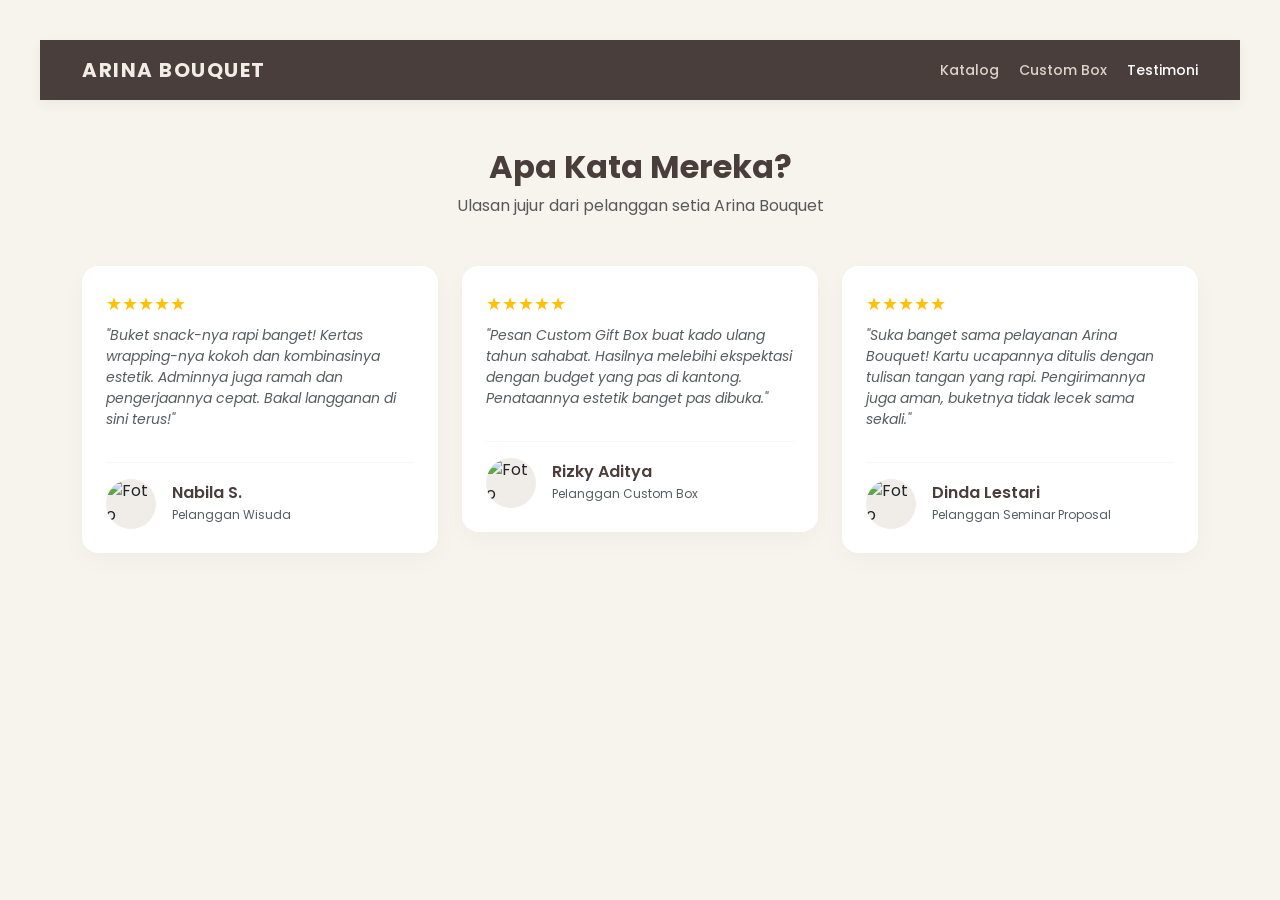
==== testimoni.html @ de4e55f8 "Add files via upload" ====
<!DOCTYPE html>
<html lang="id">
<head>
    <meta charset="UTF-8">
    <meta name="viewport" content="width=device-width, initial-scale=1.0">
    <title>Testimoni Pelanggan - Arina Bouquet</title>
    <link rel="preconnect" href="https://fonts.googleapis.com">
    <link rel="preconnect" href="https://fonts.gstatic.com" crossorigin>
    <link href="https://fonts.googleapis.com/css2?family=Poppins:wght@300;400;600;700&display=swap" rel="stylesheet">
    <link href="https://cdn.jsdelivr.net/npm/bootstrap@5.3.0/dist/css/bootstrap.min.css" rel="stylesheet">
    <link rel="stylesheet" href="style.css">
    <style>
        /* Gaya Khusus untuk Kartu Testimoni */
        .testi-card {
            background-color: #ffffff;
            border-radius: 16px;
            box-shadow: 0 8px 24px rgba(0, 0, 0, 0.03);
            border: none;
            transition: transform 0.3s ease;
        }
        .testi-card:hover {
            transform: translateY(-5px); /* Efek melayang saat kursor di atasnya */
        }
        .stars {
            color: #ffc107; /* Warna emas untuk bintang penilaian */
            font-size: 18px;
        }
        .client-avatar {
            width: 50px;
            height: 50px;
            border-radius: 50%;
            object-fit: cover;
            background-color: #f0ede9;
        }
    </style>
</head>
<body>

<nav class="navbar navbar-expand-lg custom-navbar mb-5">
    <div class="container">
        <a class="navbar-brand-custom" href="index.html">ARINA BOUQUET</a>
        <div class="navbar-links-custom">
            <a href="index.html" class="nav-link-item">Katalog</a>
            <a href="custom-box.html" class="nav-link-item">Custom Box</a>
            <a href="testimoni.html" class="nav-link-item active">Testimoni</a>
        </div>
    </div>
</nav>

<div class="container mb-5">
    <div class="text-center mb-5">
        <h1 style="color: #4a3e3d; font-weight: 700;">Apa Kata Mereka?</h1>
        <p class="text-muted">Ulasan jujur dari pelanggan setia Arina Bouquet</p>
    </div>

    <div class="row g-4">
        
        <div class="col-md-4">
            <div class="card testi-card p-4">
                <div class="stars mb-2">★★★★★</div>
                <p class="text-muted" style="font-size: 14px; font-style: italic;">"Buket snack-nya rapi banget! Kertas wrapping-nya kokoh dan kombinasinya estetik. Adminnya juga ramah dan pengerjaannya cepat. Bakal langganan di sini terus!"</p>
                <hr style="color: #e0e0e0;">
                <div class="d-flex align-items-center gap-3">
                    <img src="https://api.dicebear.com/7.x/avataaars/svg?seed=Nabila" class="client-avatar" alt="Foto Pelanggan">
                    <div>
                        <h6 class="mb-0" style="font-weight: 600; color: #4a3e3d;">Nabila S.</h6>
                        <small class="text-muted" style="font-size: 12px;">Pelanggan Wisuda</small>
                    </div>
                </div>
            </div>
        </div>

        <div class="col-md-4">
            <div class="card testi-card p-4">
                <div class="stars mb-2">★★★★★</div>
                <p class="text-muted" style="font-size: 14px; font-style: italic;">"Pesan Custom Gift Box buat kado ulang tahun sahabat. Hasilnya melebihi ekspektasi dengan budget yang pas di kantong. Penataannya estetik banget pas dibuka."</p>
                <hr style="color: #e0e0e0;">
                <div class="d-flex align-items-center gap-3">
                    <img src="https://api.dicebear.com/7.x/avataaars/svg?seed=Rizky" class="client-avatar" alt="Foto Pelanggan">
                    <div>
                        <h6 class="mb-0" style="font-weight: 600; color: #4a3e3d;">Rizky Aditya</h6>
                        <small class="text-muted" style="font-size: 12px;">Pelanggan Custom Box</small>
                    </div>
                </div>
            </div>
        </div>

        <div class="col-md-4">
            <div class="card testi-card p-4">
                <div class="stars mb-2">★★★★★</div>
                <p class="text-muted" style="font-size: 14px; font-style: italic;">"Suka banget sama pelayanan Arina Bouquet! Kartu ucapannya ditulis dengan tulisan tangan yang rapi. Pengirimannya juga aman, buketnya tidak lecek sama sekali."</p>
                <hr style="color: #e0e0e0;">
                <div class="d-flex align-items-center gap-3">
                    <img src="https://api.dicebear.com/7.x/avataaars/svg?seed=Dinda" class="client-avatar" alt="Foto Pelanggan">
                    <div>
                        <h6 class="mb-0" style="font-weight: 600; color: #4a3e3d;">Dinda Lestari</h6>
                        <small class="text-muted" style="font-size: 12px;">Pelanggan Seminar Proposal</small>
                    </div>
                </div>
            </div>
        </div>

    </div>
</div>

</body>
</html>
---- style.css ----
/* Tambahkan aturan ini di baris paling atas untuk override font bawaan Bootstrap */
* {
    font-family: 'Poppins', sans-serif !important;
}

body {
    background-color: #f7f3ed; 
    color: #333;
    padding: 40px 0;
}

/* Pembungkus Utama Konten */
.product-container {
    background-color: #ffffff;
    border-radius: 20px; /* Membuat sudut kotak putih melengkung estetik */
    box-shadow: 0 10px 30px rgba(0, 0, 0, 0.04); /* Efek bayangan tipis agar elegan */
    margin: 0 auto;
    max-width: 1000px; /* Membatasi lebar agar tetap proporsional di layar PC */
}

/* Mengatur Sisi Kanan Detail & Form */
.product-right {
    text-align: left !important; /* Memastikan semua teks rata kiri agar rapi */
    padding-left: 20px !important;
}

/* Mengatur Foto Produk */
.product-image {
    width: 100%;
    max-height: 400px; /* Membatasi tinggi gambar */
    object-fit: contain; /* Memastikan logo/foto tidak terpotong dan tetap proporsional */
    background-color: #fdfcfb; /* Background halus di belakang gambar jika transparan */
    border-radius: 15px;
    padding: 10px;
}

.badge {
    background-color: #1e7e45 !important; /* Memastikan warna hijau gelap premium aktif */
    color: white;
    padding: 6px 14px;
    font-size: 11px;
    font-weight: 600;
    border-radius: 20px;
    letter-spacing: 1px;
}

.price {
    color: #b54747; 
    font-size: 32px;
    font-weight: 700;
    margin: 5px 0 15px 0;
}

.description {
    color: #666;
    line-height: 1.6;
    border-bottom: 1px solid #eee;
    padding-bottom: 20px;
    margin-bottom: 25px;
    font-size: 14px;
}

/* Mempercantik elemen form bawaan bootstrap */
.form-control, .form-select {
    border: 1px solid #e2dcd5 !important;
    border-radius: 10px !important;
    padding: 12px !important;
    font-size: 14px !important;
    background-color: #fafafa !important;
}

.form-control:focus, .form-select:focus {
    border-color: #b54747 !important;
    box-shadow: 0 0 0 0.2rem rgba(181, 71, 71, 0.15) !important;
}

/* Tombol utama */
.btn-keranjang {
    width: 100%;
    background-color: #2b597b; 
    color: white;
    border: none;
    padding: 14px;
    font-size: 16px;
    font-weight: 600;
    border-radius: 30px; 
    cursor: pointer;
    transition: all 0.3s ease;
}

.btn-keranjang:hover {
    background-color: #1f425c;
    transform: translateY(-2px);
    box-shadow: 0 5px 15px rgba(43, 89, 123, 0.3);
}
/* 1. Mengatur Background Halaman & Font Global */
body {
    background-color: #f7f3ed; /* Warna krem estetik, bukan putih polos */
    font-family: 'Poppins', 'Segoe UI', sans-serif;
    color: #333;
    padding: 40px;
}

/* 2. Membuat Layout Kiri-Kanan (Responsive) */
.product-container {
    display: flex;
    max-width: 1100px;
    margin: 0 auto;
    background-color: #ffffff;
    border-radius: 20px;
    overflow: hidden;
    box-shadow: 0 10px 30px rgba(0, 0, 0, 0.05); /* Efek bayangan halus */
}

.product-left, .product-right {
    flex: 1;
    padding: 40px;
}

/* 3. Merapikan Gambar Produk */
.product-image {
    width: 100%;
    height: auto;
    border-radius: 12px;
    object-fit: cover;
}

/* 4. Menghias Teks & Badge Hijau */
.badge {
    background-color: #1e7e45;
    color: white;
    padding: 5px 12px;
    font-size: 12px;
    font-weight: bold;
    border-radius: 4px;
    letter-spacing: 1px;
}

h1 {
    font-size: 32px;
    margin-top: 15px;
    color: #2c2523; /* Cokelat sangat gelap agar elegan */
}

.price {
    color: #b54747; /* Warna merah marun/terakota lembut, tidak merah menyala */
    font-size: 28px;
    font-weight: 700;
    margin: 10px 0 20px 0;
}

.description {
    color: #666;
    line-height: 1.6;
    border-bottom: 1px solid #eee;
    padding-bottom: 20px;
    margin-bottom: 20px;
}

/* 5. Mempercantik Input Form & Textarea */
label {
    font-weight: 600;
    font-size: 14px;
    color: #444;
    display: block;
    margin-bottom: 8px;
}

textarea, select {
    width: 100%;
    padding: 12px;
    border: 1px solid #ddd;
    border-radius: 8px;
    background-color: #fafafa;
    font-size: 14px;
    margin-bottom: 20px;
    transition: 0.3s;
}

/* Efek saat input diklik */
textarea:focus, select:focus {
    border-color: #bc8f8f; 
    outline: none;
    background-color: #fff;
}

/* 6. Mengubah Tombol Biru Menjadi Premium Soft-Button */
.product-right button, .btn-keranjang {
    width: 100%;
    background-color: #2b597b; /* Mengubah biru gonjreng menjadi Navy-Slate yang mewah */
    color: white;
    border: none;
    padding: 16px;
    font-size: 16px;
    font-weight: 600;
    border-radius: 30px; /* Membuat tombol lonjong melengkung modern */
    cursor: pointer;
    transition: all 0.3s ease;
    box-shadow: 0 4px 15px rgba(43, 89, 123, 0.2);
}

/* Efek hover saat tombol didekati mouse */
.product-right button:hover {
    background-color: #1f425c;
    transform: translateY(-2px); /* Efek sedikit terangkat */
    box-shadow: 0 6px 20px rgba(43, 89, 123, 0.3);
}

/* ==================== STYLING POIN 2: NAVBAR ==================== */
.custom-navbar {
    background-color: #4a3e3d !important; /* Cokelat gelap hangat premium */
    padding: 15px 0;
    box-shadow: 0 4px 12px rgba(0, 0, 0, 0.05);
}

.navbar-brand-custom {
    color: #f1ede6 !important;
    font-size: 20px;
    font-weight: 700;
    text-decoration: none;
    letter-spacing: 1.5px;
}

.navbar-links-custom {
    display: flex;
    gap: 20px;
}

.nav-link-item {
    color: #dcd3ca;
    text-decoration: none;
    font-size: 14px;
    font-weight: 500;
    transition: 0.3s;
}

.nav-link-item:hover, .nav-link-item.active {
    color: #ffffff; /* Berubah putih terang saat diarahkan mouse */
}


/* ==================== STYLING POIN 1: FOTO PRODUK ==================== */
.product-image {
    width: 100%;
    height: 480px; /* Membatasi tinggi frame foto agar seimbang dengan form kanan */
    border-radius: 15px; /* Sudut foto melengkung lembut */
    object-fit: cover; /* KUNCI UTAMA: foto otomatis terpotong rapi tanpa membuat jajan gepeng */
    box-shadow: 0 5px 20px rgba(0,0,0,0.08); /* Bayangan estetik di bawah foto */
    transition: transform 0.5s ease;
}

/* Efek interaktif: Foto akan sedikit membesar pelan saat disentuh cursor */
.product-image:hover {
    transform: scale(1.02);
}
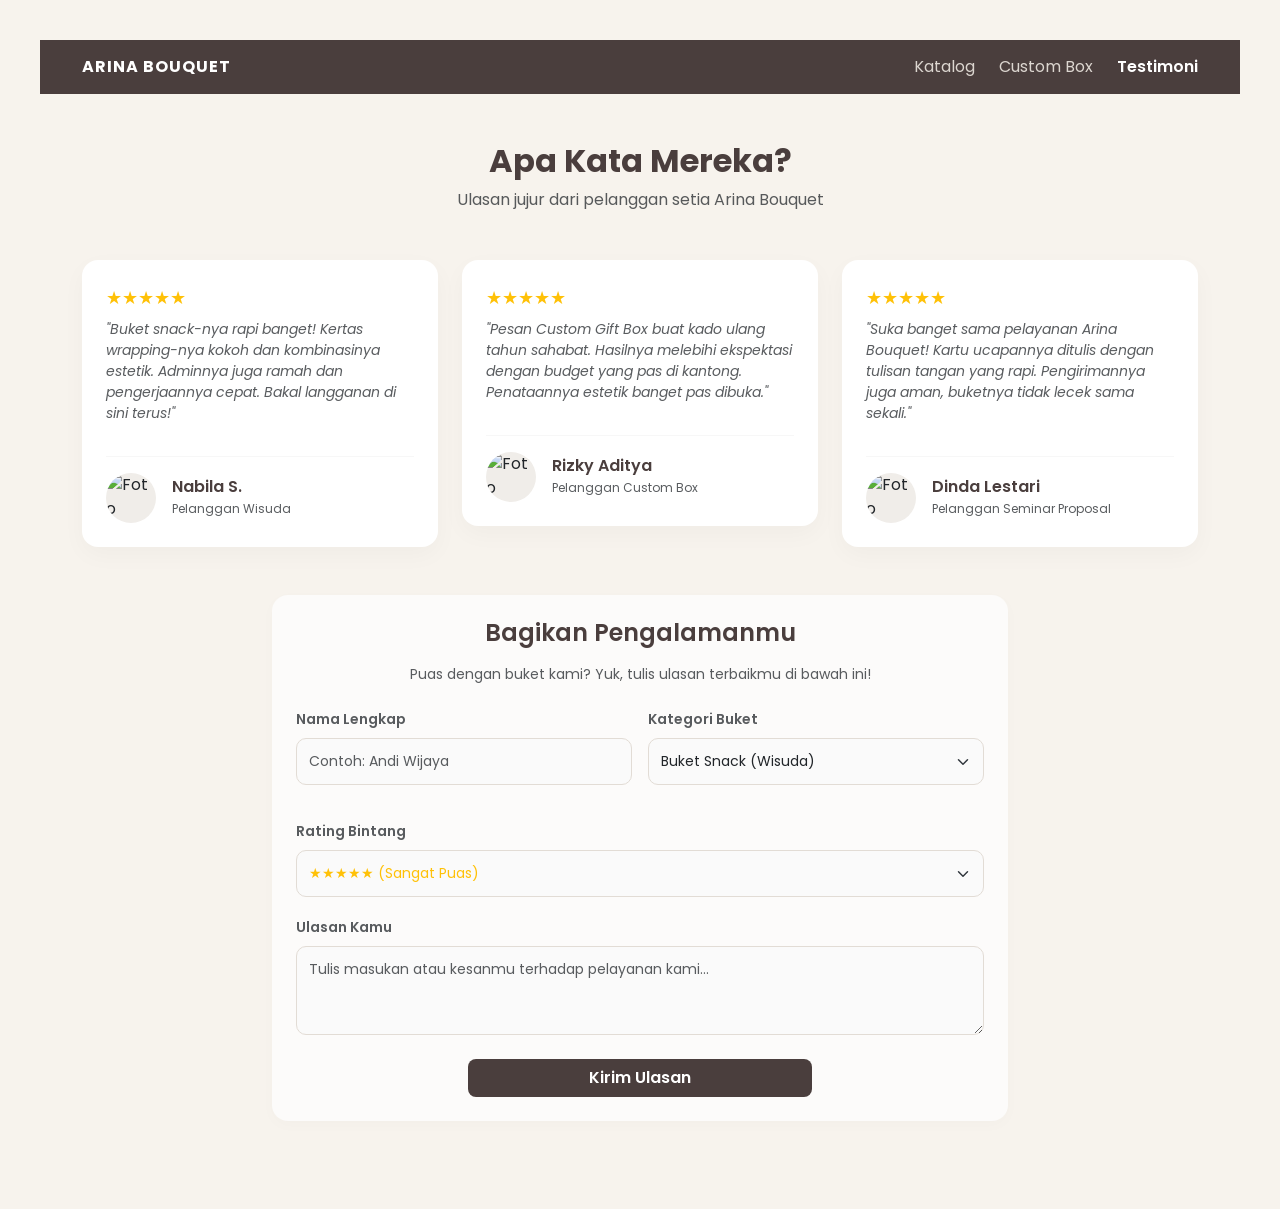
==== commit bccf0eaa: "Add files via upload" ====
--- a/testimoni.html
+++ b/testimoni.html
@@ -100,8 +100,50 @@
             </div>
         </div>
 
-    </div>
-</div>
+    </div> <div class="row mt-5 justify-content-center">
+        <div class="col-md-8">
+            <div class="card p-4 border-0" style="background-color: #fcfbfa; border-radius: 16px; box-shadow: 0 4px 15px rgba(0,0,0,0.02);">
+                <h4 class="text-center mb-3" style="color: #4a3e3d; font-weight: 600;">Bagikan Pengalamanmu</h4>
+                <p class="text-muted text-center small mb-4">Puas dengan buket kami? Yuk, tulis ulasan terbaikmu di bawah ini!</p>
+                
+                <form>
+                    <div class="row g-3 mb-3">
+                        <div class="col-md-6">
+                            <label class="form-label small text-muted">Nama Lengkap</label>
+                            <input type="text" class="form-control" style="border-radius: 8px;" placeholder="Contoh: Andi Wijaya" required>
+                        </div>
+                        <div class="col-md-6">
+                            <label class="form-label small text-muted">Kategori Buket</label>
+                            <select class="form-select" style="border-radius: 8px;">
+                                <option>Buket Snack (Wisuda)</option>
+                                <option>Custom Gift Box</option>
+                                <option>Buket Seminar Proposal</option>
+                                <option>Lainnya</option>
+                            </select>
+                        </div>
+                    </div>
+                    
+                    <div class="mb-3">
+                        <label class="form-label small text-muted">Rating Bintang</label>
+                        <select class="form-select" style="border-radius: 8px; color: #ffc107;">
+                            <option>★★★★★ (Sangat Puas)</option>
+                            <option>★★★★ (Puas)</option>
+                            <option>★★★ (Cukup)</option>
+                        </select>
+                    </div>
 
-</body>
+                    <div class="mb-4">
+                        <label class="form-label small text-muted">Ulasan Kamu</label>
+                        <textarea class="form-control" rows="3" style="border-radius: 8px;" placeholder="Tulis masukan atau kesanmu terhadap pelayanan kami..." required></textarea>
+                    </div>
+
+                    <div class="text-center">
+                        <button type="submit" class="btn text-white w-50" style="background-color: #4a3e3d; border-radius: 8px; font-weight: 600;">
+                            Kirim Ulasan
+                        </button>
+                    </div>
+                </form>
+            </div>
+        </div>
+    </div> </div> </body>
 </html>
--- a/style.css
+++ b/style.css
@@ -208,34 +208,24 @@
 
 /* ==================== STYLING POIN 2: NAVBAR ==================== */
 .custom-navbar {
-    background-color: #4a3e3d !important; /* Cokelat gelap hangat premium */
+    background-color: #4A3E3D; /* Warna cokelat gelap sesuai screenshot */
     padding: 15px 0;
-    box-shadow: 0 4px 12px rgba(0, 0, 0, 0.05);
-}
-
+}
 .navbar-brand-custom {
-    color: #f1ede6 !important;
-    font-size: 20px;
+    color: #ffffff;
     font-weight: 700;
     text-decoration: none;
-    letter-spacing: 1.5px;
-}
-
-.navbar-links-custom {
-    display: flex;
-    gap: 20px;
-}
-
+    letter-spacing: 1px;
+}
 .nav-link-item {
-    color: #dcd3ca;
+    color: #dcd6d0;
     text-decoration: none;
-    font-size: 14px;
-    font-weight: 500;
-    transition: 0.3s;
-}
-
+    margin-left: 20px;
+    transition: color 0.2s;
+}
 .nav-link-item:hover, .nav-link-item.active {
-    color: #ffffff; /* Berubah putih terang saat diarahkan mouse */
+    color: #ffffff;
+    font-weight: 600;
 }
 
 
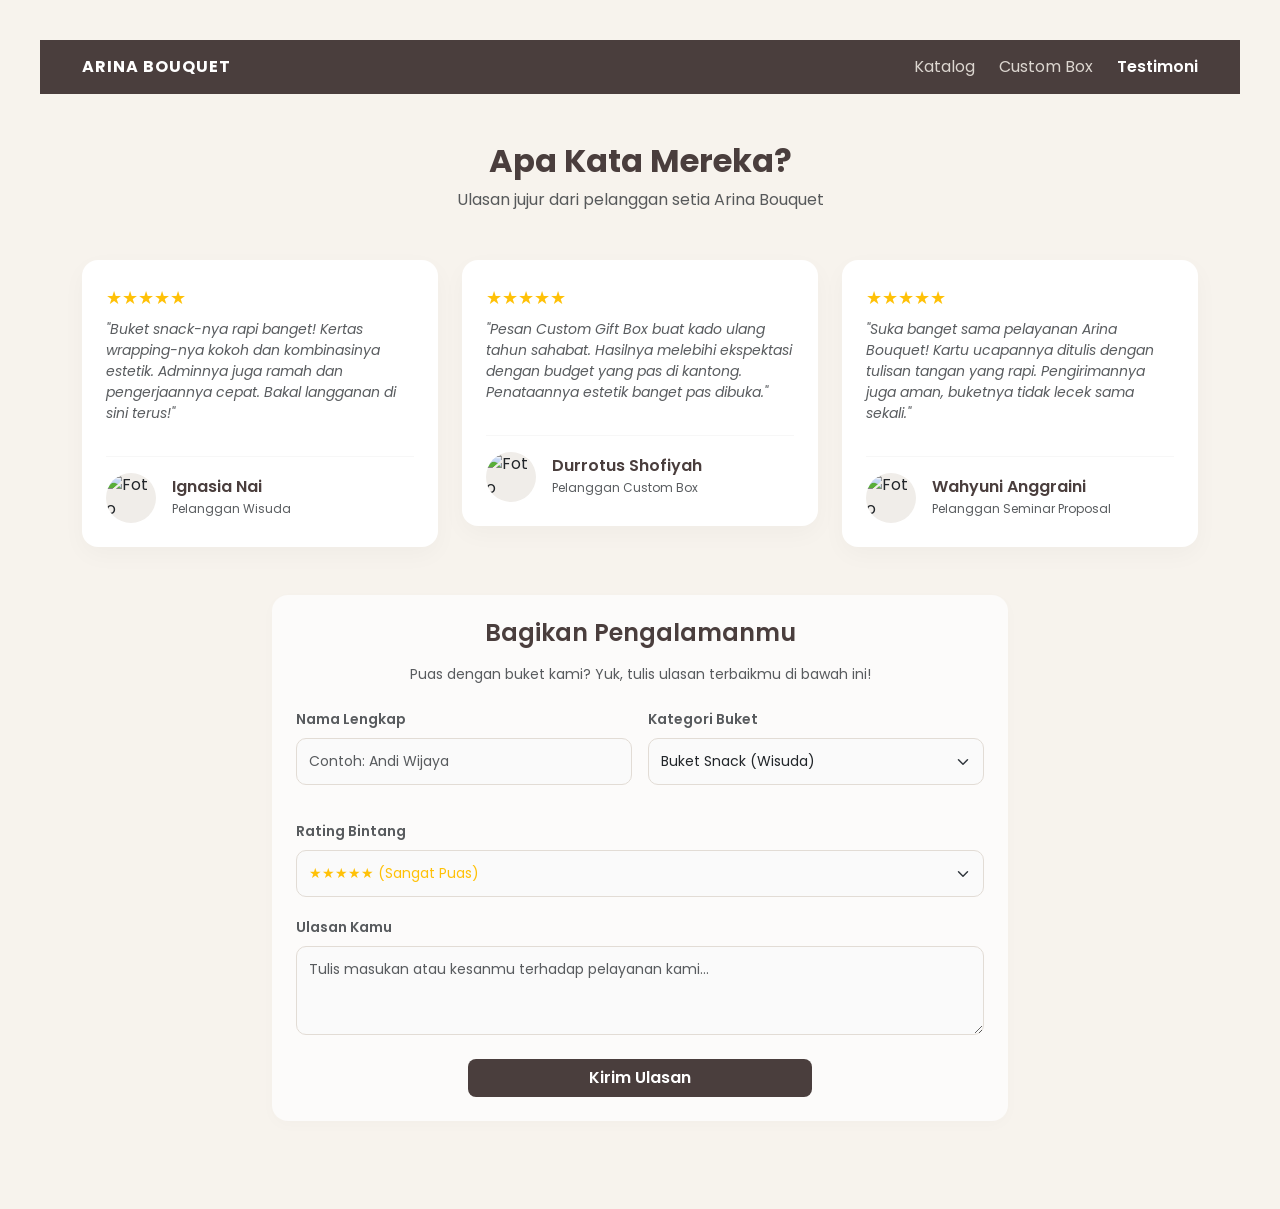
==== commit 904afb76: "Add files via upload" ====
--- a/testimoni.html
+++ b/testimoni.html
@@ -61,9 +61,9 @@
                 <p class="text-muted" style="font-size: 14px; font-style: italic;">"Buket snack-nya rapi banget! Kertas wrapping-nya kokoh dan kombinasinya estetik. Adminnya juga ramah dan pengerjaannya cepat. Bakal langganan di sini terus!"</p>
                 <hr style="color: #e0e0e0;">
                 <div class="d-flex align-items-center gap-3">
-                    <img src="https://api.dicebear.com/7.x/avataaars/svg?seed=Nabila" class="client-avatar" alt="Foto Pelanggan">
+                    <img src="https://api.dicebear.com/7.x/avataaars/svg?seed=" class="client-avatar" alt="Foto Pelanggan">
                     <div>
-                        <h6 class="mb-0" style="font-weight: 600; color: #4a3e3d;">Nabila S.</h6>
+                        <h6 class="mb-0" style="font-weight: 600; color: #4a3e3d;">Ignasia Nai</h6>
                         <small class="text-muted" style="font-size: 12px;">Pelanggan Wisuda</small>
                     </div>
                 </div>
@@ -78,7 +78,7 @@
                 <div class="d-flex align-items-center gap-3">
                     <img src="https://api.dicebear.com/7.x/avataaars/svg?seed=Rizky" class="client-avatar" alt="Foto Pelanggan">
                     <div>
-                        <h6 class="mb-0" style="font-weight: 600; color: #4a3e3d;">Rizky Aditya</h6>
+                        <h6 class="mb-0" style="font-weight: 600; color: #4a3e3d;">Durrotus Shofiyah</h6>
                         <small class="text-muted" style="font-size: 12px;">Pelanggan Custom Box</small>
                     </div>
                 </div>
@@ -93,7 +93,7 @@
                 <div class="d-flex align-items-center gap-3">
                     <img src="https://api.dicebear.com/7.x/avataaars/svg?seed=Dinda" class="client-avatar" alt="Foto Pelanggan">
                     <div>
-                        <h6 class="mb-0" style="font-weight: 600; color: #4a3e3d;">Dinda Lestari</h6>
+                        <h6 class="mb-0" style="font-weight: 600; color: #4a3e3d;">Wahyuni Anggraini</h6>
                         <small class="text-muted" style="font-size: 12px;">Pelanggan Seminar Proposal</small>
                     </div>
                 </div>
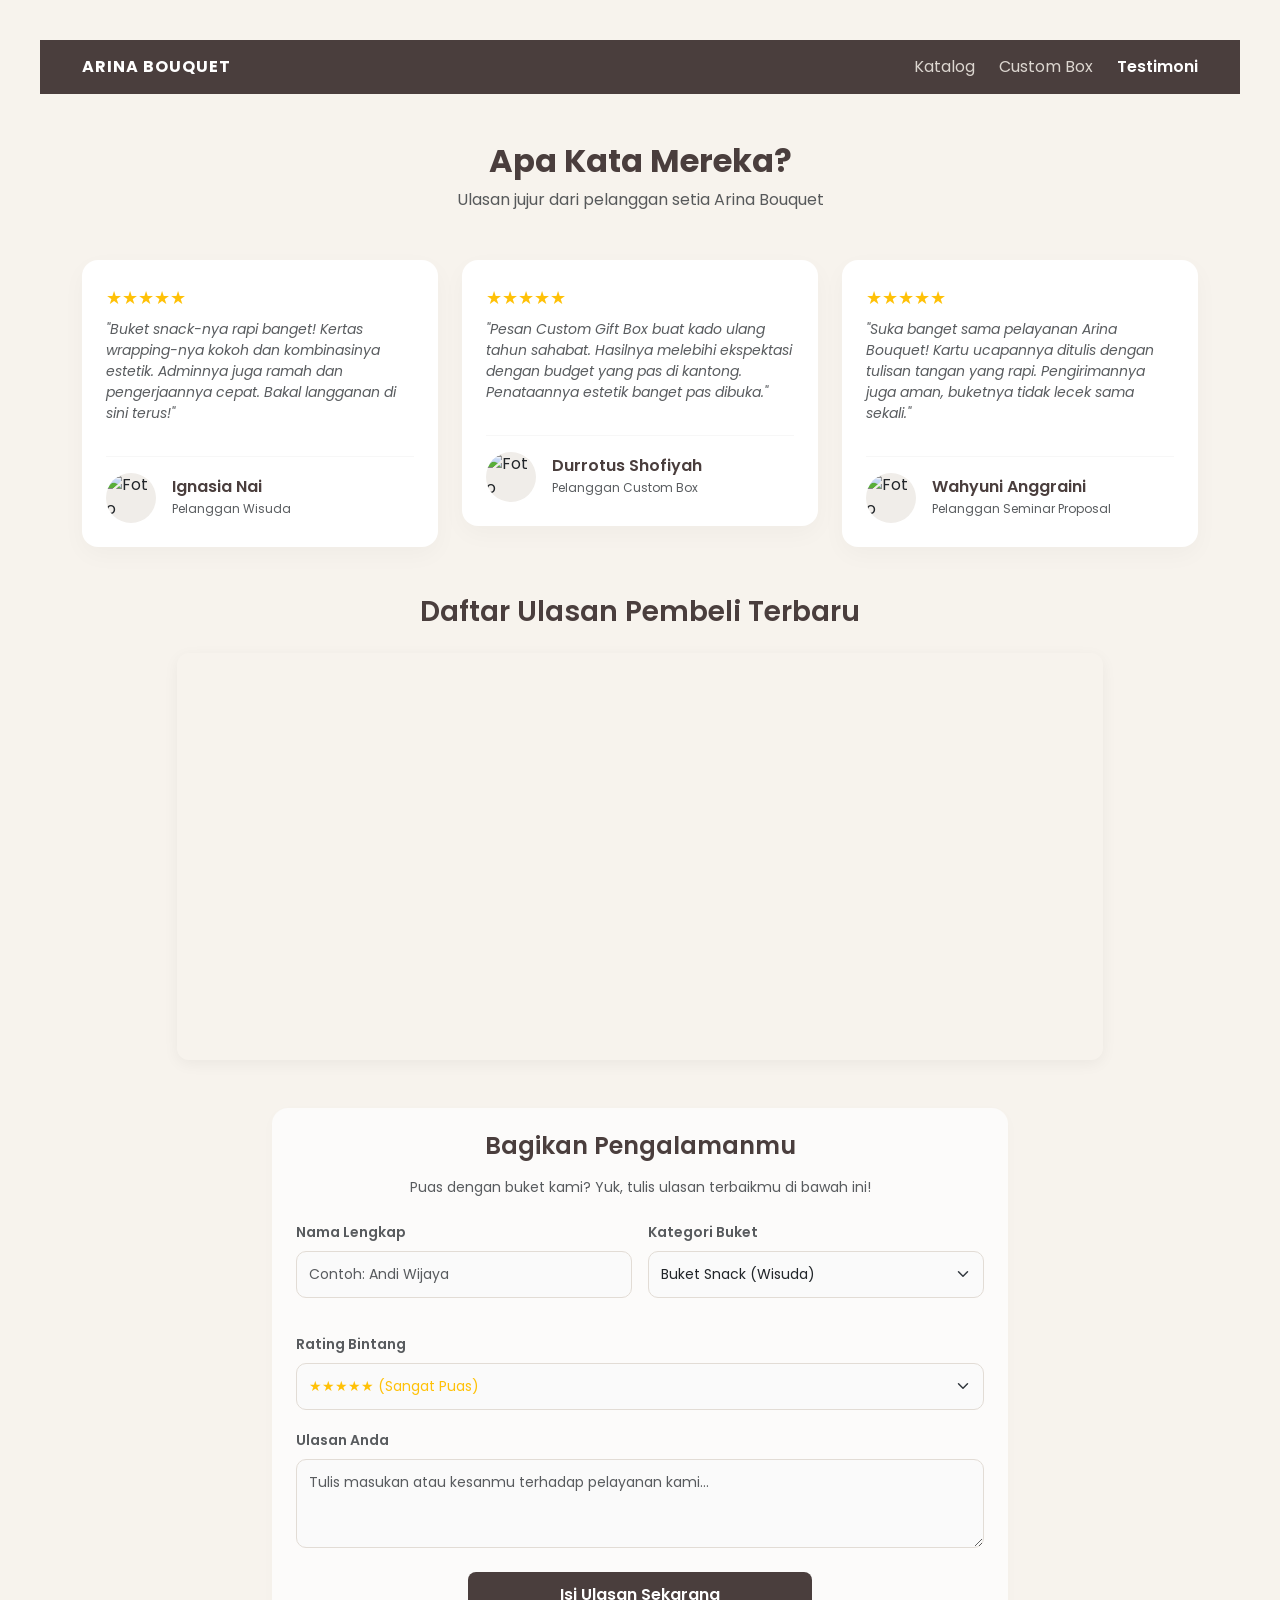
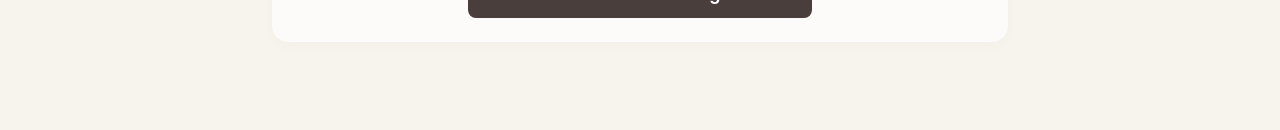
==== commit d4b7ef7e: "Fix: perbaikan link testimoni dan format nomor WhatsApp" ====
--- a/testimoni.html
+++ b/testimoni.html
@@ -11,6 +11,9 @@
     <link rel="stylesheet" href="style.css">
     <style>
         /* Gaya Khusus untuk Kartu Testimoni */
+        body {
+            font-family: 'Poppins', sans-serif;
+        }
         .testi-card {
             background-color: #ffffff;
             border-radius: 16px;
@@ -53,15 +56,14 @@
         <p class="text-muted">Ulasan jujur dari pelanggan setia Arina Bouquet</p>
     </div>
 
-    <div class="row g-4">
-        
+    <div class="row g-4 mb-5">
         <div class="col-md-4">
             <div class="card testi-card p-4">
                 <div class="stars mb-2">★★★★★</div>
                 <p class="text-muted" style="font-size: 14px; font-style: italic;">"Buket snack-nya rapi banget! Kertas wrapping-nya kokoh dan kombinasinya estetik. Adminnya juga ramah dan pengerjaannya cepat. Bakal langganan di sini terus!"</p>
                 <hr style="color: #e0e0e0;">
                 <div class="d-flex align-items-center gap-3">
-                    <img src="https://api.dicebear.com/7.x/avataaars/svg?seed=" class="client-avatar" alt="Foto Pelanggan">
+                    <img src="https://api.dicebear.com/7.x/avataaars/svg?seed=Ignasia" class="client-avatar" alt="Foto Pelanggan">
                     <div>
                         <h6 class="mb-0" style="font-weight: 600; color: #4a3e3d;">Ignasia Nai</h6>
                         <small class="text-muted" style="font-size: 12px;">Pelanggan Wisuda</small>
@@ -99,8 +101,18 @@
                 </div>
             </div>
         </div>
+    </div> 
 
-    </div> <div class="row mt-5 justify-content-center">
+    <div class="row justify-content-center mb-5">
+        <div class="col-md-10 text-center">
+            <h3 class="mb-4" style="color: #4a3e3d; font-weight: 600;">Daftar Ulasan Pembeli Terbaru</h3>
+            <div class="table-responsive" style="border-radius: 12px; overflow: hidden; box-shadow: 0 4px 15px rgba(0,0,0,0.05);">
+                <iframe src="https://docs.google.com/spreadsheets/d/1I_6NJ7UhNRmopSYAzVhbTHUk1flyytQmFY1TK8r2-pc/preview" width="100%" height="400" style="border: none;"></iframe>
+            </div>
+        </div>
+    </div>
+
+    <div class="row justify-content-center">
         <div class="col-md-8">
             <div class="card p-4 border-0" style="background-color: #fcfbfa; border-radius: 16px; box-shadow: 0 4px 15px rgba(0,0,0,0.02);">
                 <h4 class="text-center mb-3" style="color: #4a3e3d; font-weight: 600;">Bagikan Pengalamanmu</h4>
@@ -133,17 +145,20 @@
                     </div>
 
                     <div class="mb-4">
-                        <label class="form-label small text-muted">Ulasan Kamu</label>
+                        <label class="form-label small text-muted">Ulasan Anda</label>
                         <textarea class="form-control" rows="3" style="border-radius: 8px;" placeholder="Tulis masukan atau kesanmu terhadap pelayanan kami..." required></textarea>
                     </div>
 
                     <div class="text-center">
-                        <button type="submit" class="btn text-white w-50" style="background-color: #4a3e3d; border-radius: 8px; font-weight: 600;">
-                            Kirim Ulasan
-                        </button>
+                        <a href="LINK_GOOGLE_FORM_ANDA" target="_blank" class="btn text-white w-50" style="background-color: #4a3e3d; border-radius: 8px; font-weight: 600; padding: 10px; text-decoration: none; display: inline-block;">
+                            Isi Ulasan Sekarang
+                        </a>
                     </div>
                 </form>
             </div>
         </div>
-    </div> </div> </body>
+    </div>
+</div>
+
+</body>
 </html>
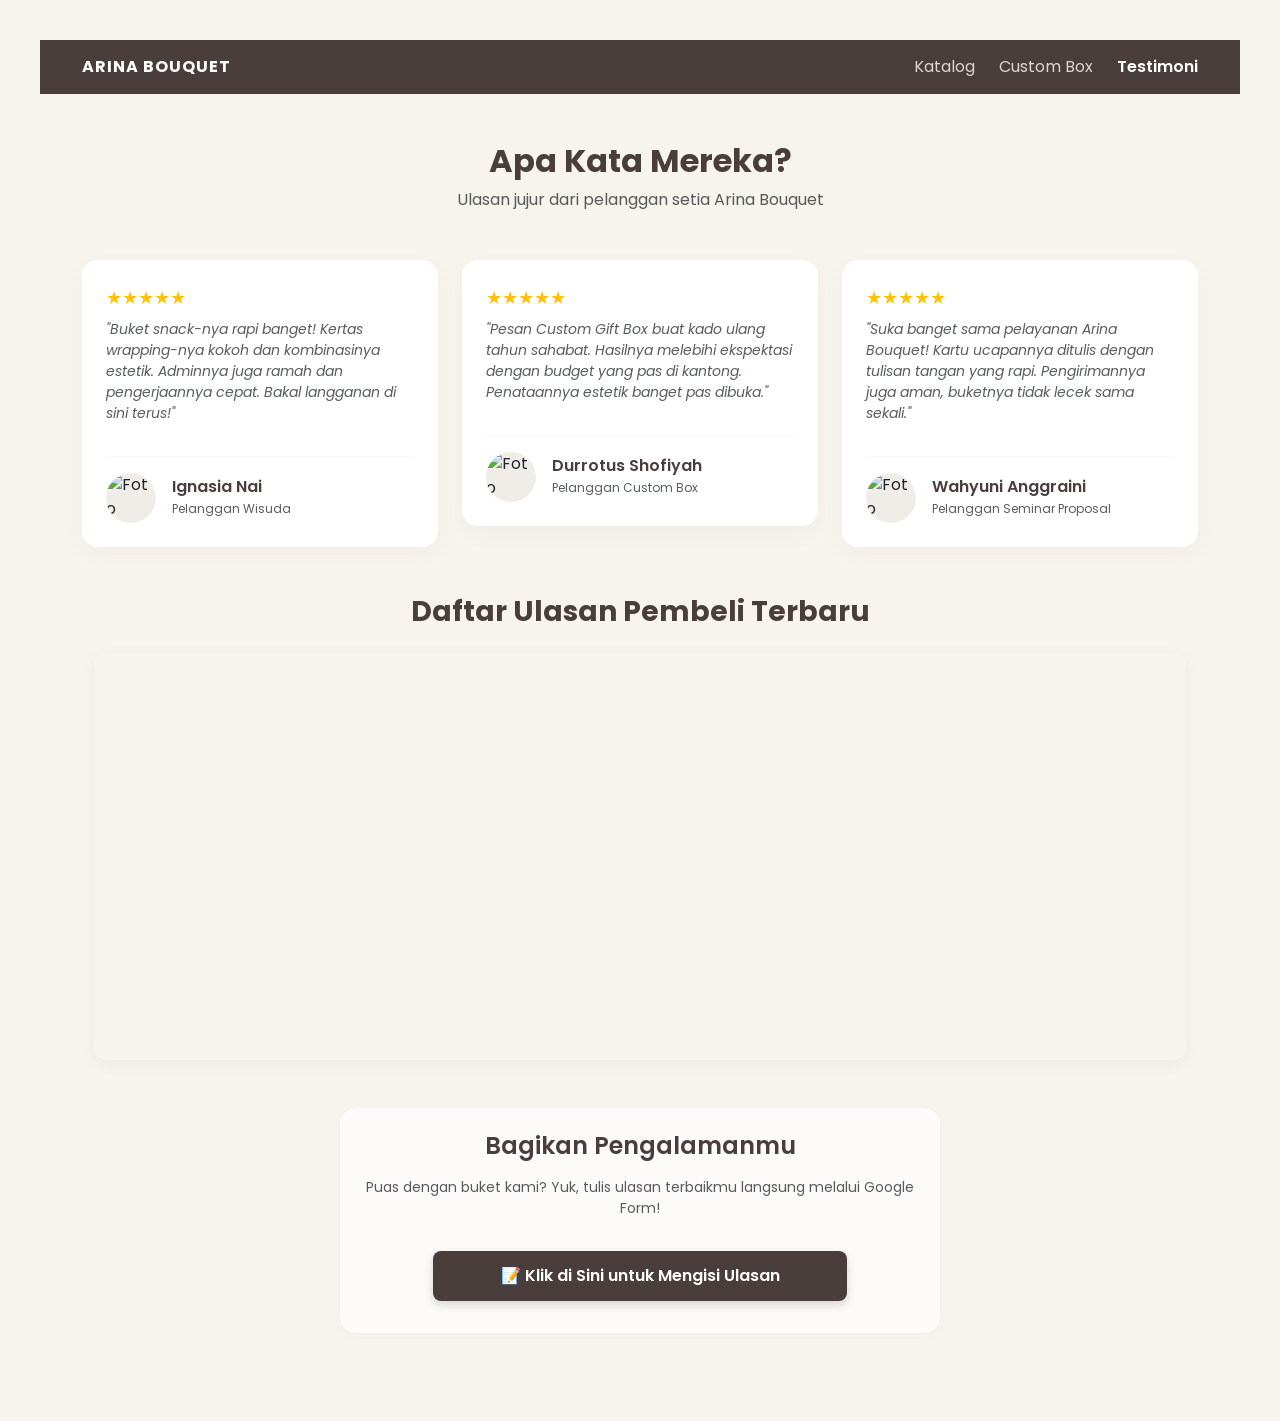
==== commit d811f234: "Add files via upload" ====
--- a/testimoni.html
+++ b/testimoni.html
@@ -103,58 +103,21 @@
         </div>
     </div> 
 
-    <div class="row justify-content-center mb-5">
-        <div class="col-md-10 text-center">
-            <h3 class="mb-4" style="color: #4a3e3d; font-weight: 600;">Daftar Ulasan Pembeli Terbaru</h3>
-            <div class="table-responsive" style="border-radius: 12px; overflow: hidden; box-shadow: 0 4px 15px rgba(0,0,0,0.05);">
-                <iframe src="https://docs.google.com/spreadsheets/d/1I_6NJ7UhNRmopSYAzVhbTHUk1flyytQmFY1TK8r2-pc/preview" width="100%" height="400" style="border: none;"></iframe>
-            </div>
+    <div class="container my-5">
+        <h3 class="text-center mb-4" style="color: #4a3e3d; font-weight: 700;">Daftar Ulasan Pembeli Terbaru</h3>
+        <div style="border-radius: 12px; overflow: hidden; box-shadow: 0 4px 15px rgba(0,0,0,0.05); width: 100%;">
+            <iframe src="https://docs.google.com/spreadsheets/d/e/2PACX-1vSSDU7Pmmz-6IXUz6xvUL4z54F-bcgHfpM3bNfgPcJOSsQ-8qsINaNykORbeX-4Aab5UZOz72BqGW6a/pubhtml?gid=1587884180&amp;single=true&amp;widget=false&amp;headers=false" width="100%" height="400" style="border: none;"></iframe>
         </div>
     </div>
 
-    <div class="row justify-content-center">
-        <div class="col-md-8">
-            <div class="card p-4 border-0" style="background-color: #fcfbfa; border-radius: 16px; box-shadow: 0 4px 15px rgba(0,0,0,0.02);">
-                <h4 class="text-center mb-3" style="color: #4a3e3d; font-weight: 600;">Bagikan Pengalamanmu</h4>
-                <p class="text-muted text-center small mb-4">Puas dengan buket kami? Yuk, tulis ulasan terbaikmu di bawah ini!</p>
-                
-                <form>
-                    <div class="row g-3 mb-3">
-                        <div class="col-md-6">
-                            <label class="form-label small text-muted">Nama Lengkap</label>
-                            <input type="text" class="form-control" style="border-radius: 8px;" placeholder="Contoh: Andi Wijaya" required>
-                        </div>
-                        <div class="col-md-6">
-                            <label class="form-label small text-muted">Kategori Buket</label>
-                            <select class="form-select" style="border-radius: 8px;">
-                                <option>Buket Snack (Wisuda)</option>
-                                <option>Custom Gift Box</option>
-                                <option>Buket Seminar Proposal</option>
-                                <option>Lainnya</option>
-                            </select>
-                        </div>
-                    </div>
-                    
-                    <div class="mb-3">
-                        <label class="form-label small text-muted">Rating Bintang</label>
-                        <select class="form-select" style="border-radius: 8px; color: #ffc107;">
-                            <option>★★★★★ (Sangat Puas)</option>
-                            <option>★★★★ (Puas)</option>
-                            <option>★★★ (Cukup)</option>
-                        </select>
-                    </div>
-
-                    <div class="mb-4">
-                        <label class="form-label small text-muted">Ulasan Anda</label>
-                        <textarea class="form-control" rows="3" style="border-radius: 8px;" placeholder="Tulis masukan atau kesanmu terhadap pelayanan kami..." required></textarea>
-                    </div>
-
-                    <div class="text-center">
-                        <a href="LINK_GOOGLE_FORM_ANDA" target="_blank" class="btn text-white w-50" style="background-color: #4a3e3d; border-radius: 8px; font-weight: 600; padding: 10px; text-decoration: none; display: inline-block;">
-                            Isi Ulasan Sekarang
-                        </a>
-                    </div>
-                </form>
+    <div class="container my-5">
+        <div class="card p-4 border-0 mx-auto" style="background-color: #fcfbfa; border-radius: 16px; box-shadow: 0 4px 15px rgba(0,0,0,0.02); max-width: 600px;">
+            <h4 class="text-center mb-3" style="color: #4a3e3d; font-weight: 600;">Bagikan Pengalamanmu</h4>
+            <p class="text-muted text-center small mb-4">Puas dengan buket kami? Yuk, tulis ulasan terbaikmu langsung melalui Google Form!</p>
+            <div class="text-center py-2">
+                <a href="https://forms.gle/nHSc58oLvbiZGTgo6" target="_blank" class="btn text-white w-75 d-inline-block" style="background-color: #4a3e3d; border-radius: 8px; font-weight: 600; padding: 12px 20px; text-decoration: none; font-size: 16px; box-shadow: 0 4px 10px rgba(74, 62, 61, 0.2);">
+                    📝 Klik di Sini untuk Mengisi Ulasan
+                </a>
             </div>
         </div>
     </div>
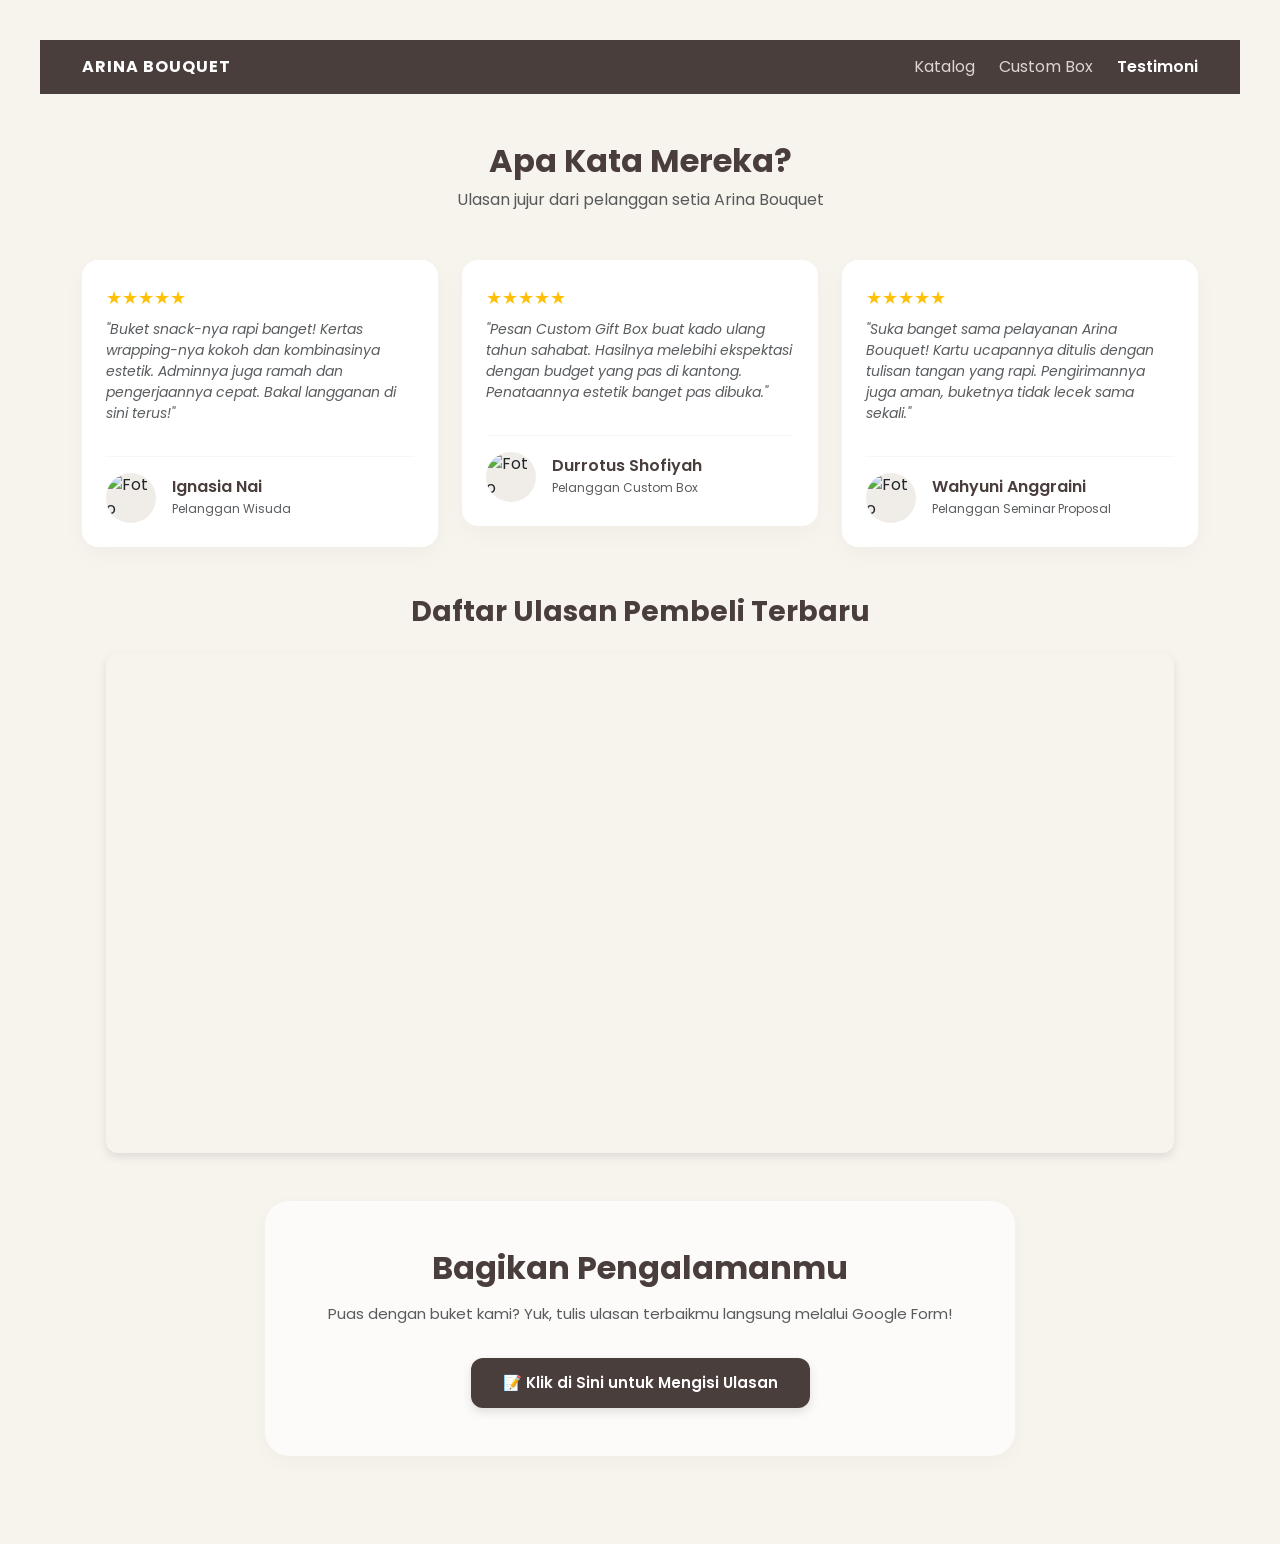
==== commit 27ed629b: "Add files via upload" ====
--- a/testimoni.html
+++ b/testimoni.html
@@ -10,7 +10,6 @@
     <link href="https://cdn.jsdelivr.net/npm/bootstrap@5.3.0/dist/css/bootstrap.min.css" rel="stylesheet">
     <link rel="stylesheet" href="style.css">
     <style>
-        /* Gaya Khusus untuk Kartu Testimoni */
         body {
             font-family: 'Poppins', sans-serif;
         }
@@ -22,10 +21,10 @@
             transition: transform 0.3s ease;
         }
         .testi-card:hover {
-            transform: translateY(-5px); /* Efek melayang saat kursor di atasnya */
+            transform: translateY(-5px);
         }
         .stars {
-            color: #ffc107; /* Warna emas untuk bintang penilaian */
+            color: #ffc107;
             font-size: 18px;
         }
         .client-avatar {
@@ -34,6 +33,40 @@
             border-radius: 50%;
             object-fit: cover;
             background-color: #f0ede9;
+        }
+
+        /* STYLING LIST ULASAN DINAMIS */
+        .list-review-container {
+            max-height: 500px;
+            overflow-y: auto;
+            padding-right: 10px;
+        }
+        .list-review-container::-webkit-scrollbar {
+            width: 6px;
+        }
+        .list-review-container::-webkit-scrollbar-thumb {
+            background-color: #e0dcd8;
+            border-radius: 10px;
+        }
+
+        /* STYLING TOMBOL COKELAT TUA */
+        .btn-isi-ulasan {
+            background-color: #4a3e3d;
+            color: #ffffff;
+            font-weight: 600;
+            border: none;
+            padding: 14px 32px;
+            border-radius: 12px;
+            text-decoration: none;
+            display: inline-block;
+            font-size: 15px;
+            transition: background-color 0.3s ease, transform 0.2s ease;
+            box-shadow: 0 4px 10px rgba(74, 62, 61, 0.15);
+        }
+        .btn-isi-ulasan:hover {
+            background-color: #382f2e;
+            color: #ffffff;
+            transform: translateY(-2px);
         }
     </style>
 </head>
@@ -103,19 +136,24 @@
         </div>
     </div> 
 
+    <div class="container-fluid px-4 my-5"> 
+        <h3 class="text-center mb-4" style="color: #4a3e3d; font-weight: 700;">Daftar Ulasan Pembeli Terbaru</h3>
+        <div style="border-radius: 12px; overflow: hidden; box-shadow: 0 4px 10px rgba(0,0,0,0.1); width: 100%;">
+            <iframe src="https://docs.google.com/spreadsheets/d/e/2PACX-1vSSDU7Pmmz-6IXUz6xvUL4z54F-bcgHfpM3bNfgPcJOSsQ-8qsINaNykORbeX-4Aab5UZOz72BqGW6a/pubhtml?gid=300997168&amp;single=true&amp;widget=true&amp;headers=false" 
+            width="100%" 
+            height="500" 
+            style="border:none; display: block;"></iframe>
+        </div>
+    </div>
+
+    
     <div class="container my-5">
-        <h3 class="text-center mb-4" style="color: #4a3e3d; font-weight: 700;">Daftar Ulasan Pembeli Terbaru</h3>
-        <div style="border-radius: 12px; overflow: hidden; box-shadow: 0 4px 15px rgba(0,0,0,0.05); width: 100%;">
-            <iframe src="https://docs.google.com/spreadsheets/d/e/2PACX-1vSSDU7Pmmz-6IXUz6xvUL4z54F-bcgHfpM3bNfgPcJOSsQ-8qsINaNykORbeX-4Aab5UZOz72BqGW6a/pubhtml?gid=1587884180&amp;single=true&amp;widget=false&amp;headers=false" width="100%" height="400" style="border: none;"></iframe>
-        </div>
-    </div>
-
-    <div class="container my-5">
-        <div class="card p-4 border-0 mx-auto" style="background-color: #fcfbfa; border-radius: 16px; box-shadow: 0 4px 15px rgba(0,0,0,0.02); max-width: 600px;">
-            <h4 class="text-center mb-3" style="color: #4a3e3d; font-weight: 600;">Bagikan Pengalamanmu</h4>
-            <p class="text-muted text-center small mb-4">Puas dengan buket kami? Yuk, tulis ulasan terbaikmu langsung melalui Google Form!</p>
-            <div class="text-center py-2">
-                <a href="https://forms.gle/nHSc58oLvbiZGTgo6" target="_blank" class="btn text-white w-75 d-inline-block" style="background-color: #4a3e3d; border-radius: 8px; font-weight: 600; padding: 12px 20px; text-decoration: none; font-size: 16px; box-shadow: 0 4px 10px rgba(74, 62, 61, 0.2);">
+        <div class="card p-5 border-0 mx-auto text-center" style="background-color: #fcfbfa; border-radius: 24px; box-shadow: 0 6px 20px rgba(0,0,0,0.03); max-width: 750px;">
+            <h2 style="color: #4a3e3d; font-weight: 700;" class="mb-3">Bagikan Pengalamanmu</h2>
+            <p class="text-muted mb-4" style="font-size: 15px;">Puas dengan buket kami? Yuk, tulis ulasan terbaikmu langsung melalui Google Form!</p>
+            
+            <div class="mt-2">
+                <a href="https://docs.google.com/forms/d/e/1FAIpQLSdTUC7nH_ElLUMOpRhPn5_bAKVhDdgqcVt2SVDZoGykLItcnQ/viewform?usp=sharing" target="_blank" class="btn-isi-ulasan">
                     📝 Klik di Sini untuk Mengisi Ulasan
                 </a>
             </div>
@@ -123,5 +161,74 @@
     </div>
 </div>
 
+<script>
+    // MASUKKAN ID SPREADSHEET KAMU DI SINI
+    // (Bisa kamu ambil dari URL Google Sheets kamu: setelah /d/ sampai sebelum /edit)
+    const spreadsheetId = 'https://docs.google.com/spreadsheets/d/1I_6NJ7UhNRmopSYAzVhbTHUk1flyytQmFY1TK8r2-pc/edit?usp=sharing'; 
+    
+    // NAMA TAB SHEET DISESUAIKAN MENJADI 'Form Responses 2'
+    const sheetName = encodeURIComponent('Form Responses 2'); 
+    const url = `https://docs.google.com/spreadsheets/d/${spreadsheetId}/gviz/tq?tqx=out:json&sheet=${sheetName}`;
+
+    async function loadReviews() {
+        try {
+            const response = await fetch(url);
+            let text = await response.text();
+            
+            const jsonText = text.match(/google\.visualization\.Query\.setResponse\(([\s\S\w\W]*)\);/)[1];
+            const data = JSON.parse(jsonText);
+            
+            const rows = data.table.rows;
+            const container = document.getElementById('review-list');
+            container.innerHTML = ''; 
+
+            let hasData = false;
+
+            // Membaca baris dari bawah ke atas
+            for (let i = rows.length - 1; i >= 0; i--) {
+                const row = rows[i];
+                
+                // row.c[1] = NAMA LENGKAP (Kolom B)
+                // row.c[4] = ULASAN ANDA (Kolom E)
+                const nama = row.c[1]?.v || "Pelanggan Arina";
+                const ulasan = row.c[4]?.v || "";
+
+                if (ulasan === "" || ulasan.toString().trim() === "") continue;
+
+                hasData = true;
+
+                const reviewItem = `
+                    <div class="col-12">
+                        <div class="card p-4 border-0 shadow-sm" style="background-color: #fdfdfd; border-radius: 12px; border-left: 5px solid #4a3e3d !important;">
+                            <div class="d-flex justify-content-between align-items-start flex-wrap gap-2">
+                                <div>
+                                    <h6 class="mb-1" style="font-weight: 600; color: #4a3e3d;">${nama}</h6>
+                                    <div class="stars mb-2">★★★★★</div>
+                                    <p class="text-muted mb-0" style="font-size: 14px; font-style: italic;">"${ulasan}"</p>
+                                </div>
+                                <small class="text-muted" style="font-size: 11px;">Baru saja</small>
+                            </div>
+                        </div>
+                    </div>
+                `;
+                container.innerHTML += reviewItem;
+            }
+
+            if (!hasData) {
+                container.innerHTML = '<div class="text-center text-muted p-5">Belum ada ulasan terbaru.</div>';
+            }
+
+        } catch (error) {
+            console.error('Error:', error);
+            document.getElementById('review-list').innerHTML = `
+                <div class="text-center text-danger p-5">
+                    Gagal memuat. Pastikan ID Spreadsheet sudah benar dan akses diatur ke "Siapa saja yang memiliki link".
+                </div>`;
+        }
+    }
+
+    window.addEventListener('DOMContentLoaded', loadReviews);
+</script>
+
 </body>
 </html>
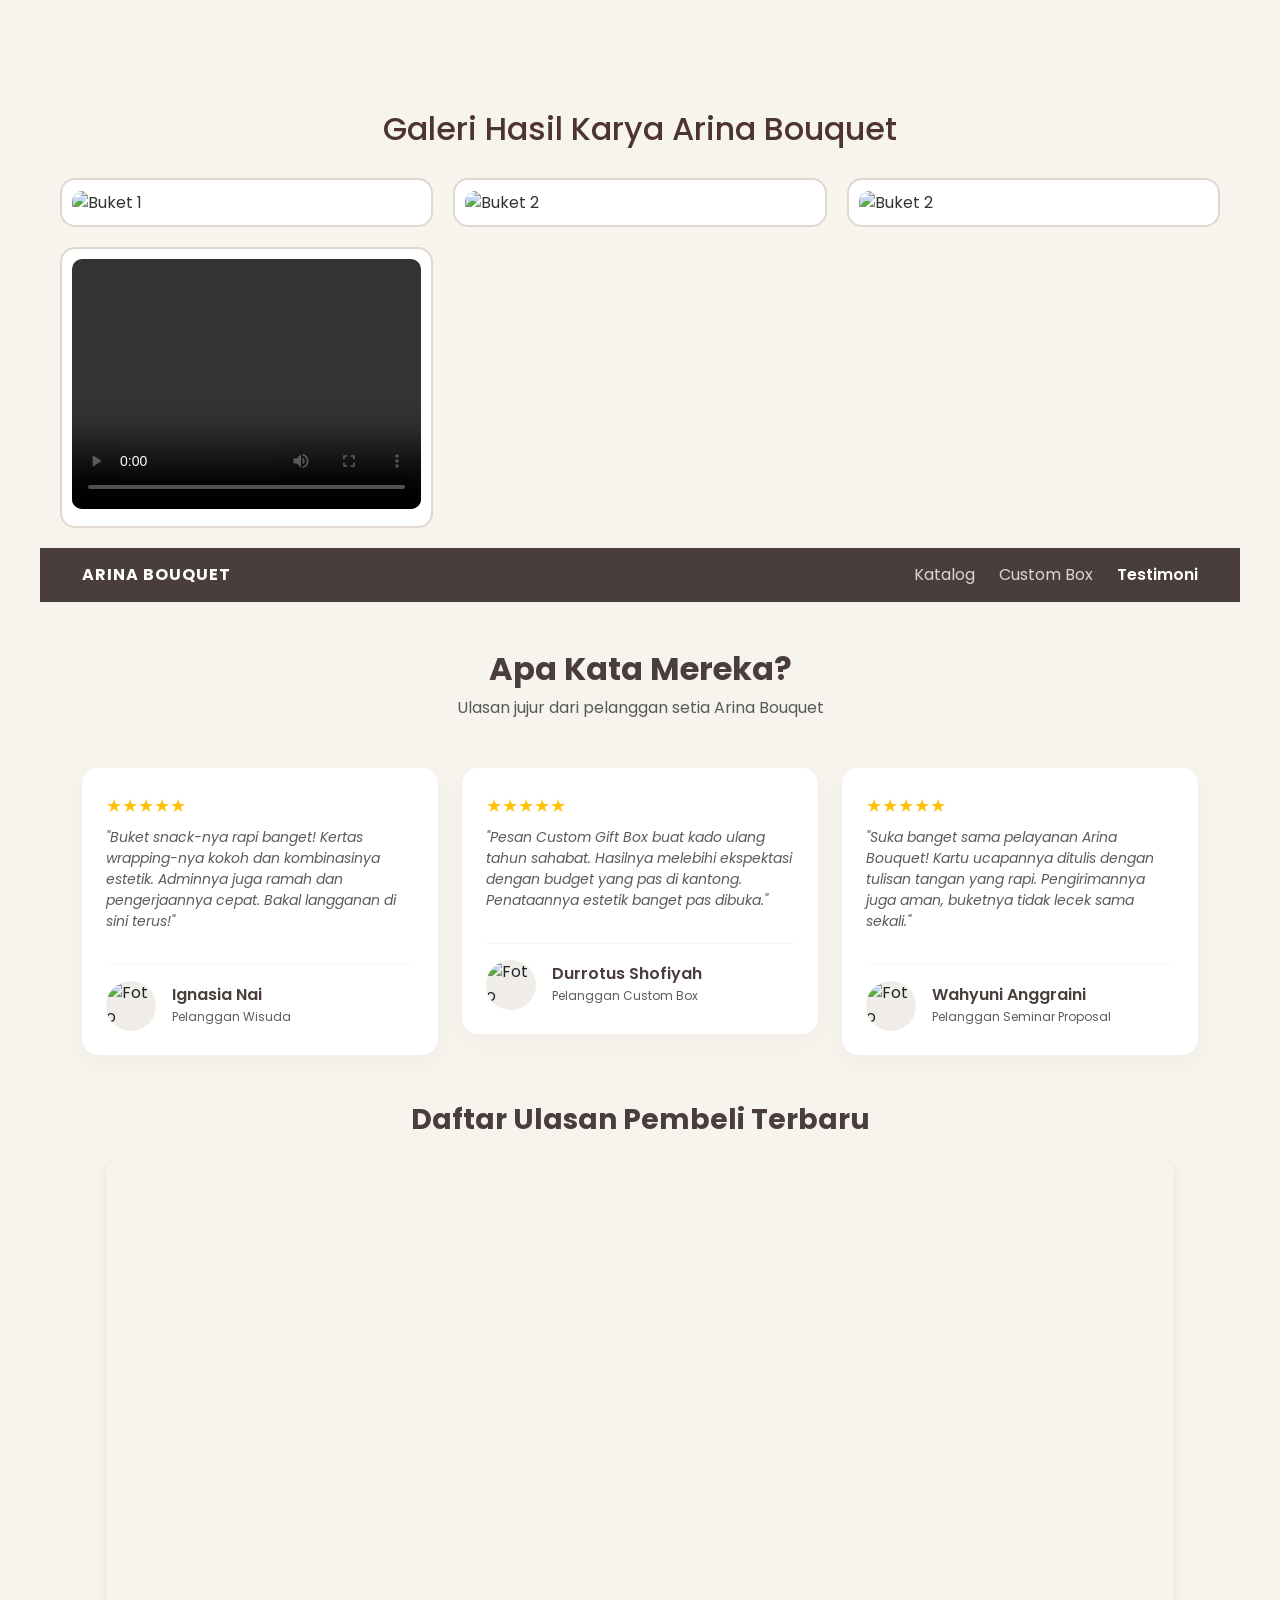
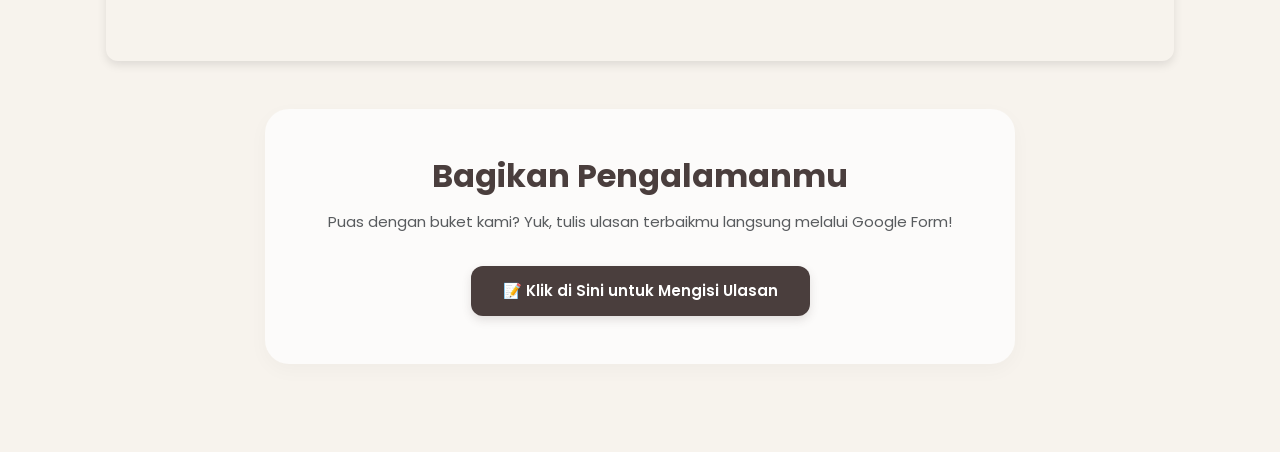
==== commit 160e18ba: "Add files via upload" ====
--- a/testimoni.html
+++ b/testimoni.html
@@ -69,6 +69,75 @@
             transform: translateY(-2px);
         }
     </style>
+
+    <style>
+    .section-galeri { margin-top: 50px; padding: 20px; font-family: sans-serif; }
+    .section-galeri h2 { color: #4e342e; text-align: center; margin-bottom: 30px; }
+    
+    .grid-galeri { 
+        display: grid; 
+        grid-template-columns: repeat(auto-fit, minmax(280px, 1fr)); 
+        gap: 20px; 
+    }
+    
+    .card-karya { 
+        border: 2px solid #e0d8d0; 
+        border-radius: 15px; 
+        padding: 10px; 
+        background: #fff;
+        transition: transform 0.3s ease;
+    }
+    
+    .card-karya:hover { transform: translateY(-10px); border-color: #8d6e63; }
+    
+    .card-karya img, .card-karya video { 
+        width: 100%; 
+        height: 250px; 
+        object-fit: cover; 
+        border-radius: 10px; 
+    }
+
+    /* Tampilan Modal */
+    .modal { display: none; position: fixed; z-index: 9999; top: 0; left: 0; width: 100%; height: 100%; background: rgba(0,0,0,0.85); justify-content: center; align-items: center; }
+    .modal img { max-width: 80%; max-height: 80%; border: 3px solid white; }
+    .tutup-btn { position: absolute; top: 20px; right: 30px; color: white; font-size: 40px; cursor: pointer; }
+</style>
+
+<section class="section-galeri">
+    <h2>Galeri Hasil Karya Arina Bouquet</h2>
+    <div class="grid-galeri">
+        <div class="card-karya">
+            <img src="bouquet-uang.jpg" onclick="bukaModal(this.src)" alt="Buket 1">
+        </div>
+        <div class="card-karya">
+            <img src="tulip-putih.jpg" onclick="bukaModal(this.src)" alt="Buket 2">
+        </div>
+        <div class="card-karya">
+            <img src="mawar-merah.jpg" onclick="bukaModal(this.src)" alt="Buket 2">
+        </div>
+        
+        <div class="card-karya">
+            <video controls>
+                <source src="video1.mp4" type="video/mp4">
+            </video>
+        </div>
+    </div>
+</section>
+
+<div id="modalGaleri" class="modal">
+    <span class="tutup-btn" onclick="tutupModal()">&times;</span>
+    <img id="modalImg" src="">
+</div>
+
+<script>
+    function bukaModal(src) {
+        document.getElementById('modalGaleri').style.display = 'flex';
+        document.getElementById('modalImg').src = src;
+    }
+    function tutupModal() {
+        document.getElementById('modalGaleri').style.display = 'none';
+    }
+</script>
 </head>
 <body>
 
